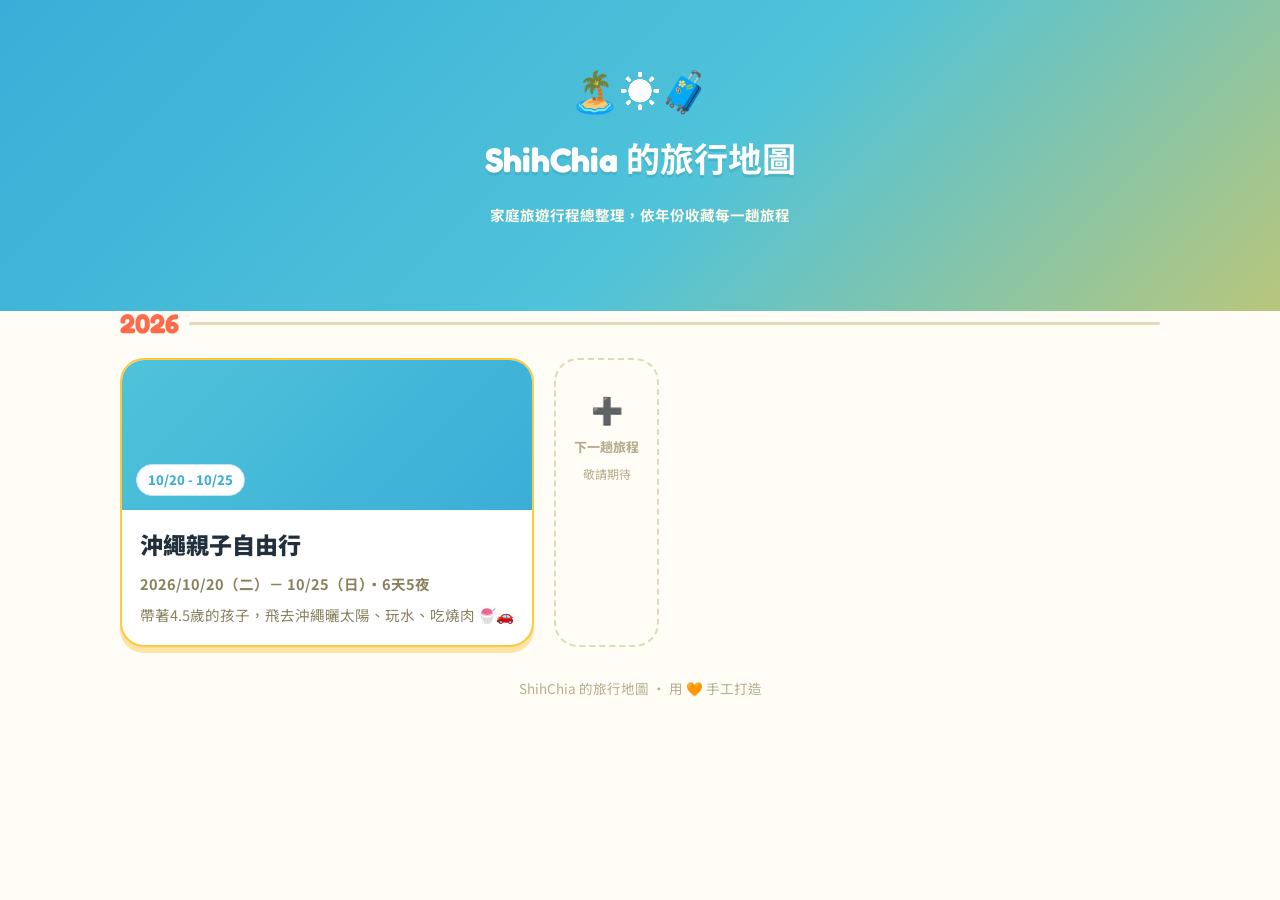
==== index.html @ 28c6aeb0 "feat(packing): 新增行前準備打包清單頁 packing.html 依 handoff/2026-09-01-packing-list.md 規格實作：  - itinerary.js 新" ====
<!DOCTYPE html>
<html lang="zh-Hant">
<head>
<meta charset="UTF-8">
<meta name="viewport" content="width=device-width, initial-scale=1.0">
<title>ShihChia 的旅行地圖</title>
<link rel="preconnect" href="https://fonts.googleapis.com">
<link href="https://fonts.googleapis.com/css2?family=Fredoka:wght@700&family=Noto+Sans+TC:wght@400;500;700;900&display=swap" rel="stylesheet">
<link rel="stylesheet" href="assets/style.css">
<style>
  .portal-hero {
    background: linear-gradient(135deg, var(--sky) 0%, #4FC3D9 55%, var(--sun) 130%);
    padding: 56px 22px 70px;
    text-align: center;
    color: #fff;
    position: relative;
    overflow: hidden;
  }
  .portal-hero__emoji { font-size: 40px; }
  .portal-hero__title {
    font-family: "Fredoka", "Noto Sans TC", sans-serif;
    font-size: 34px;
    color: #fff;
    text-shadow: 0 3px 0 rgba(0,0,0,0.08);
    margin: 10px 0 8px;
  }
  .portal-hero__sub { font-size: 14.5px; color: #FFF9E8; font-weight: 700; }
  .trip-grid {
    display: flex;
    flex-wrap: wrap;
    gap: 20px;
  }
  .portal-body { margin-top: -40px; }
</style>
</head>
<body>

<header class="hero portal-hero">
  <div class="portal-hero__emoji">🏝️☀️🧳</div>
  <h1 class="portal-hero__title">ShihChia 的旅行地圖</h1>
  <p class="portal-hero__sub">家庭旅遊行程總整理，依年份收藏每一趟旅程</p>
</header>

<main class="container portal-body">

  <div class="year-row">
    <span class="year-row__num">2026</span>
    <span class="year-row__line"></span>
  </div>

  <div class="trip-grid">
    <a class="trip-card" href="2026-okinawa/index.html" style="display:block;">
      <div class="trip-card__cover">
        <span class="chip chip--map" style="background:#fff;">10/20 - 10/25</span>
      </div>
      <div class="trip-card__body">
        <div class="trip-card__title">沖繩親子自由行</div>
        <div class="trip-card__dates">2026/10/20（二）－ 10/25（日）・6天5夜</div>
        <div class="trip-card__teaser">帶著4.5歲的孩子，飛去沖繩曬太陽、玩水、吃燒肉 🍧🚗</div>
      </div>
    </a>

    <div class="empty-slot">
      <span style="font-size:26px;">➕</span>
      <span style="font-weight:800; font-size:13px;">下一趟旅程</span>
      <span style="font-size:12px;">敬請期待</span>
    </div>
  </div>

  <footer class="site-footer">ShihChia 的旅行地圖 · 用 🧡 手工打造</footer>

</main>

</body>
</html>
---- assets/style.css ----
/* ============================================================
   ShihChia 的旅行地圖 — 共用樣式
   視覺方向：活潑陽光風（晴空藍 + 暖陽黃橘 + 珊瑚紅）
   ============================================================ */

:root {
  --sun: #FFC93C;
  --sun-deep: #FF9F43;
  --coral: #FF6B4A;
  --coral-deep: #E5502E;
  --sky: #3AAED8;
  --sky-deep: #2A8FB8;
  --sky-ink: #1E5A75;
  --teal: #2BA6A4;
  --teal-deep: #21807A;

  --bg: #FFFDF6;
  --bg-card: #FFFFFF;
  --bg-soft: #FFF6E4;

  --ink: #3A3226;
  --ink-strong: #22303D;
  --ink-muted: #8A8060;
  --ink-soft: #B7AD8F;

  --line: #F1EDE3;
  --line-strong: #E3D9B8;

  --radius-lg: 24px;
  --radius-md: 18px;
  --radius-sm: 12px;

  --shadow-card: 0 10px 26px rgba(58, 50, 38, 0.10);
  --shadow-pop: 0 6px 0;

  --container: 1080px;
}

* { box-sizing: border-box; }

html { scroll-behavior: smooth; }

body {
  margin: 0;
  font-size: 16.5px;
  font-family: "Noto Sans TC", "PingFang TC", "Microsoft JhengHei", -apple-system, sans-serif;
  background: var(--bg);
  color: var(--ink);
  line-height: 1.65;
}

a { color: var(--coral); text-decoration: none; }
a:hover { color: var(--coral-deep); }

h1, h2, h3 { color: var(--ink-strong); margin: 0; }

.display {
  font-family: "Fredoka", "Noto Sans TC", sans-serif;
  font-weight: 700;
}

img { max-width: 100%; display: block; }

.container {
  max-width: var(--container);
  margin: 0 auto;
  padding: 0 20px;
}

/* ---------- 頁首 hero ---------- */

.hero {
  position: relative;
  overflow: hidden;
  padding: 40px 22px 52px;
  background: linear-gradient(135deg, var(--sky) 0%, #4FC3D9 55%, var(--sun) 130%);
  color: #fff;
}

.hero.hero--compact { padding: 26px 22px 40px; }

.hero__sun {
  position: absolute;
  right: -20px;
  top: -30px;
  opacity: 0.9;
}

.hero__wave {
  position: absolute;
  left: 0;
  right: 0;
  bottom: -1px;
  width: 100%;
  height: 34px;
}

.hero__back {
  color: #FFF3DC;
  font-size: 13px;
  font-weight: 700;
  display: inline-block;
  margin-bottom: 10px;
}

.hero__eyebrow {
  font-size: 15px;
  font-weight: 700;
  color: #FFF9E8;
  margin: 4px 0 0;
}

.hero__title {
  font-size: 36px;
  color: #fff;
  text-shadow: 0 3px 0 rgba(0,0,0,0.08);
  margin: 4px 0 0;
}

.hero__date {
  font-size: 16.5px;
  font-weight: 900;
  color: #fff;
  margin-top: 6px;
}

.day-badge {
  display: inline-flex;
  align-items: baseline;
  gap: 10px;
}

.day-badge__num {
  font-family: "Fredoka", sans-serif;
  font-size: 46px;
  font-weight: 700;
  line-height: 1;
  text-shadow: 0 3px 0 rgba(0,0,0,0.08);
}

.day-badge__label {
  background: #fff;
  color: var(--coral);
  font-size: 13px;
  font-weight: 900;
  padding: 4px 10px;
  border-radius: 999px;
}

/* ---------- 按鈕 / chip ---------- */

.btn {
  display: inline-flex;
  align-items: center;
  gap: 6px;
  font-size: 14.5px;
  font-weight: 900;
  padding: 10px 20px;
  border-radius: 999px;
  border: none;
  cursor: pointer;
}

.btn-primary {
  background: var(--coral);
  color: #fff;
  box-shadow: var(--shadow-pop) var(--coral-deep);
}

.btn-outline {
  background: #fff;
  color: var(--ink);
  border: 2px solid var(--line-strong);
}

.chip {
  display: inline-flex;
  align-items: center;
  font-size: 13px;
  font-weight: 800;
  padding: 4px 11px;
  border-radius: 999px;
  background: var(--bg-soft);
  color: var(--sky-ink);
  border: 1.5px solid #BFE3FF;
}

.chip--map {
  background: #EAF6FF;
  color: var(--sky);
  border-color: #BFE3FF;
}

/* ---------- 卡片 ---------- */

.card {
  background: var(--bg-card);
  border-radius: var(--radius-md);
  box-shadow: var(--shadow-card);
}

.card--outline {
  border: 2.5px solid var(--sun);
  box-shadow: var(--shadow-pop) #FFE3A8;
}

/* ---------- 天氣小工具 ---------- */

.weather {
  display: flex;
  align-items: center;
  gap: 14px;
  padding: 16px 18px;
}

.weather__icon {
  width: 44px;
  height: 44px;
  border-radius: 50%;
  background: var(--bg-soft);
  display: flex;
  align-items: center;
  justify-content: center;
  flex-shrink: 0;
}

.weather__label {
  font-size: 14px;
  color: var(--ink-muted);
  font-weight: 700;
}

.weather__temp {
  font-family: "Fredoka", sans-serif;
  font-size: 27px;
  font-weight: 700;
  color: var(--coral);
}

.weather__rain {
  font-size: 14.5px;
  color: var(--teal);
  font-weight: 800;
}

.weather__note {
  font-size: 12.5px;
  color: var(--ink-soft);
  margin-top: 3px;
}

/* ---------- 時間軸 ---------- */

.timeline {
  display: flex;
  flex-direction: column;
  gap: 14px;
}

.timeline-item {
  display: flex;
  gap: 12px;
  align-items: flex-start;
}

.timeline-item__icon {
  width: 46px;
  height: 46px;
  border-radius: 14px;
  background: var(--bg-soft);
  display: flex;
  align-items: center;
  justify-content: center;
  flex-shrink: 0;
}

.timeline-item__body { flex: 1; min-width: 0; }

.timeline-item__time {
  font-size: 14px;
  color: var(--ink-soft);
  font-weight: 800;
}

.timeline-item__title {
  font-size: 18.5px;
  font-weight: 900;
  color: var(--ink);
  margin-top: 1px;
}

.timeline-item__sub {
  font-size: 14.5px;
  color: var(--ink-muted);
  margin-top: 4px;
  line-height: 1.6;
}

.timeline-item.is-highlight {
  background: #FFF0EC;
  border: 2px solid #FFC9BB;
  border-radius: var(--radius-sm);
  padding: 14px 16px;
}

.timeline-item.is-water {
  background: #EAF6FF;
  border: 2px solid #BFE3FF;
  border-radius: var(--radius-sm);
  padding: 14px 16px;
}

.timeline-link {
  font-size: 13px;
  background: #fff;
  padding: 4px 10px;
  border-radius: 999px;
  font-weight: 800;
  border: 1.5px solid var(--line-strong);
  white-space: nowrap;
}

.timeline-transport {
  margin-left: 58px;
  font-size: 13px;
  color: var(--teal-deep);
  font-weight: 800;
  display: flex;
  align-items: center;
  gap: 5px;
}

.timeline-transport.walk { color: var(--ink-soft); }

/* ---------- 地圖面板 ---------- */

.map-panel {
  border-radius: var(--radius-md);
  padding: 16px;
  background: #EAF6FF;
  border: 2px solid #BFE3FF;
}

.map-panel__title {
  font-size: 14.5px;
  font-weight: 900;
  color: var(--sky-ink);
  margin-bottom: 10px;
}

.map-panel__canvas {
  height: 260px;
  border-radius: 14px;
  overflow: hidden;
  background: #fff;
}

.map-panel__legend {
  display: flex;
  flex-wrap: wrap;
  gap: 8px;
  margin-top: 12px;
}

.map-legend-item {
  display: inline-flex;
  align-items: center;
  gap: 6px;
  font-size: 13px;
  font-weight: 800;
  padding: 5px 10px;
  border-radius: 999px;
  background: #fff;
  border: 1.5px solid var(--line-strong);
  cursor: pointer;
  color: var(--ink-muted);
}

.map-legend-item__dot {
  width: 9px;
  height: 9px;
  border-radius: 50%;
}

.map-legend-item.is-off { opacity: 0.4; }

/* ---------- 首頁：年度區塊 ---------- */

.year-row {
  display: flex;
  align-items: center;
  gap: 10px;
  margin: 30px 0 12px;
}

.year-row__num {
  font-family: "Fredoka", sans-serif;
  font-size: 27px;
  font-weight: 700;
  color: var(--coral);
}

.year-row__num.is-muted { color: #D8CFAF; }

.year-row__line {
  flex: 1;
  height: 3px;
  background: var(--line-strong);
  border-radius: 999px;
}

.trip-card {
  background: var(--bg-card);
  border-radius: var(--radius-lg);
  overflow: hidden;
  border: 2.5px solid var(--sun);
  box-shadow: var(--shadow-pop) #FFE3A8;
  max-width: 420px;
}

.trip-card__cover {
  height: 150px;
  background: linear-gradient(135deg, #4FC3D9, var(--sky));
  display: flex;
  align-items: flex-end;
  padding: 14px;
  position: relative;
}

.trip-card__body {
  padding: 16px 18px 18px;
  display: flex;
  flex-direction: column;
  gap: 8px;
}

.trip-card__title { font-size: 23px; font-weight: 900; color: var(--ink-strong); }
.trip-card__dates { font-size: 14.5px; color: var(--ink-muted); font-weight: 700; }
.trip-card__teaser { font-size: 14.5px; color: var(--ink-muted); line-height: 1.6; }

.empty-slot {
  border: 2.5px dashed var(--line-strong);
  border-radius: var(--radius-lg);
  padding: 28px 18px;
  display: flex;
  flex-direction: column;
  align-items: center;
  gap: 6px;
  color: var(--ink-soft);
  max-width: 420px;
}

/* ---------- 行程總覽：班機/飯店卡 ---------- */

.info-grid {
  display: grid;
  grid-template-columns: 1fr;
  gap: 16px;
}

@media (min-width: 720px) {
  .info-grid { grid-template-columns: 1fr 1fr; }
}

.info-card {
  background: var(--bg-card);
  border-radius: var(--radius-md);
  box-shadow: var(--shadow-card);
  overflow: hidden;
}

.info-card__head {
  padding: 14px 18px;
  display: flex;
  align-items: center;
  justify-content: space-between;
  cursor: pointer;
  gap: 12px;
}

.info-card__head-title { font-size: 17px; font-weight: 900; color: var(--ink-strong); }
.info-card__head-sub { font-size: 13.5px; color: var(--ink-muted); margin-top: 2px; }

.info-card__toggle {
  width: 30px; height: 30px;
  border-radius: 50%;
  background: var(--bg-soft);
  display: flex; align-items: center; justify-content: center;
  flex-shrink: 0;
  transition: transform 0.2s ease;
}

.info-card.is-open .info-card__toggle { transform: rotate(180deg); }

.info-card__detail {
  max-height: 0;
  overflow: hidden;
  transition: max-height 0.25s ease;
  border-top: 1px solid var(--line);
}

.info-card.is-open .info-card__detail { max-height: 400px; }

.info-card__detail-inner {
  padding: 14px 18px 18px;
  font-size: 15px;
  color: var(--ink-muted);
  display: flex;
  flex-direction: column;
  gap: 6px;
}

.info-card__detail-inner strong { color: var(--ink); }

/* ---------- 逐日卡片格 ---------- */

.day-grid {
  display: grid;
  grid-template-columns: 1fr;
  gap: 14px;
}

@media (min-width: 640px) {
  .day-grid { grid-template-columns: 1fr 1fr; }
}
@media (min-width: 960px) {
  .day-grid { grid-template-columns: 1fr 1fr 1fr; }
}

.day-card {
  background: var(--bg-card);
  border-radius: var(--radius-md);
  box-shadow: var(--shadow-card);
  padding: 16px 18px;
  display: flex;
  flex-direction: column;
  gap: 6px;
}

.day-card__num {
  font-family: "Fredoka", sans-serif;
  font-size: 24px;
  font-weight: 700;
  color: var(--coral);
}

.day-card__date { font-size: 13.5px; color: var(--ink-soft); font-weight: 700; }
.day-card__title { font-size: 17px; font-weight: 900; color: var(--ink-strong); margin-top: 2px; }
.day-card__desc { font-size: 14.5px; color: var(--ink-muted); line-height: 1.6; margin-top: 2px; }

.day-card__link {
  margin-top: 8px;
  font-size: 14px;
  font-weight: 900;
  color: var(--coral);
}

.day-card.is-pending {
  opacity: 0.6;
  border: 2px dashed var(--line-strong);
  box-shadow: none;
}

/* ---------- 頁尾 ---------- */

.site-footer {
  text-align: center;
  padding: 30px 20px 40px;
  font-size: 13.5px;
  color: var(--ink-soft);
}

/* ---------- 章節標題 ---------- */

.section-title {
  font-size: 21px;
  font-weight: 900;
  color: var(--ink-strong);
  margin: 34px 0 14px;
}

.section-note {
  font-size: 14.5px;
  color: var(--ink-muted);
  line-height: 1.7;
  margin-bottom: 16px;
}

.page-body { padding: 22px 0 40px; }

/* ---------- 每日頁：上一天/下一天導覽 ---------- */

.day-nav {
  display: flex;
  justify-content: space-between;
  align-items: center;
  margin: 26px 0 16px;
  font-size: 14.5px;
  font-weight: 800;
}

.day-nav a { color: var(--ink-muted); }
.day-nav a:hover { color: var(--coral); }
.day-nav .is-disabled { color: var(--line-strong); pointer-events: none; }

/* ---------- 每日頁：天氣面板 ---------- */

.weather-panel {
  display: flex;
  align-items: center;
  gap: 14px;
  padding: 16px 18px;
  margin-bottom: 20px;
}

/* ---------- 時間軸：地點內的「二選一/多選一」子選項 ---------- */

.timeline-choices {
  margin-top: 10px;
  display: flex;
  flex-direction: column;
  gap: 6px;
}

.timeline-choice {
  display: flex;
  align-items: center;
  gap: 8px;
  background: #fff;
  border: 1.5px solid var(--line-strong);
  border-radius: 12px;
  padding: 8px 10px;
}

.timeline-choice__label {
  flex-shrink: 0;
  width: 22px;
  height: 22px;
  border-radius: 50%;
  background: var(--sun);
  color: #fff;
  font-size: 11.5px;
  font-weight: 900;
  display: flex;
  align-items: center;
  justify-content: center;
}

.timeline-choice__body { flex: 1; min-width: 0; }

.timeline-choice__title {
  font-size: 14px;
  font-weight: 800;
  color: var(--ink);
}

.timeline-choice__sub {
  font-size: 12.5px;
  color: var(--ink-muted);
  margin-top: 1px;
}

/* ---------- 飯店詳情頁：設施/活動卡 ---------- */

.facility-grid {
  display: grid;
  grid-template-columns: 1fr;
  gap: 14px;
}

@media (min-width: 640px) {
  .facility-grid { grid-template-columns: 1fr 1fr; }
}

.facility-card {
  background: var(--bg-card);
  border-radius: var(--radius-md);
  box-shadow: var(--shadow-card);
  padding: 16px 18px;
  display: flex;
  flex-direction: column;
  gap: 6px;
}

.facility-card__title {
  font-size: 16.5px;
  font-weight: 900;
  color: var(--ink-strong);
}

.facility-card__badges {
  display: flex;
  flex-wrap: wrap;
  gap: 6px;
  margin: 4px 0 2px;
}

.facility-card__row {
  font-size: 14px;
  color: var(--ink-muted);
  line-height: 1.6;
}

.facility-card__row strong { color: var(--ink); }

.facility-card.is-free { border: 2.5px solid var(--sun); box-shadow: var(--shadow-pop) #FFE3A8; }

.chip--pick {
  background: #FFF0EC;
  color: var(--coral-deep);
  border-color: #FFC9BB;
}

.chip--warn {
  background: #FFF6E4;
  color: #A97A1E;
  border-color: #F0D89B;
}

/* ---------- 行前準備：打包清單 ---------- */

.checklist-head {
  display: flex;
  align-items: center;
  justify-content: space-between;
  gap: 12px;
  flex-wrap: wrap;
  margin: 34px 0 14px;
}

.checklist-head .section-title { margin: 0; }

.check-list {
  display: grid;
  grid-template-columns: 1fr;
  gap: 4px;
  padding: 10px 12px;
}

@media (min-width: 720px) {
  .check-list { grid-template-columns: 1fr 1fr; }
}

.check-item {
  display: flex;
  align-items: flex-start;
  gap: 10px;
  padding: 9px 10px;
  border-radius: var(--radius-sm);
  font-size: 15px;
  line-height: 1.55;
  color: var(--ink);
  cursor: pointer;
}

.check-item:hover { background: var(--bg-soft); }

.check-item input[type="checkbox"] {
  width: 20px;
  height: 20px;
  margin: 2px 0 0;
  flex-shrink: 0;
  accent-color: var(--coral);
  cursor: pointer;
}

.check-item__text { flex: 1; min-width: 0; }

.check-item.is-done .check-item__text {
  text-decoration: line-through;
  color: var(--ink-soft);
}

.progress-bar {
  height: 12px;
  border-radius: 999px;
  background: var(--bg-soft);
  border: 1.5px solid var(--line-strong);
  overflow: hidden;
  margin-top: 10px;
}

.progress-bar__fill {
  height: 100%;
  width: 0%;
  border-radius: 999px;
  background: linear-gradient(90deg, var(--sun), var(--coral));
  transition: width 0.25s ease;
}
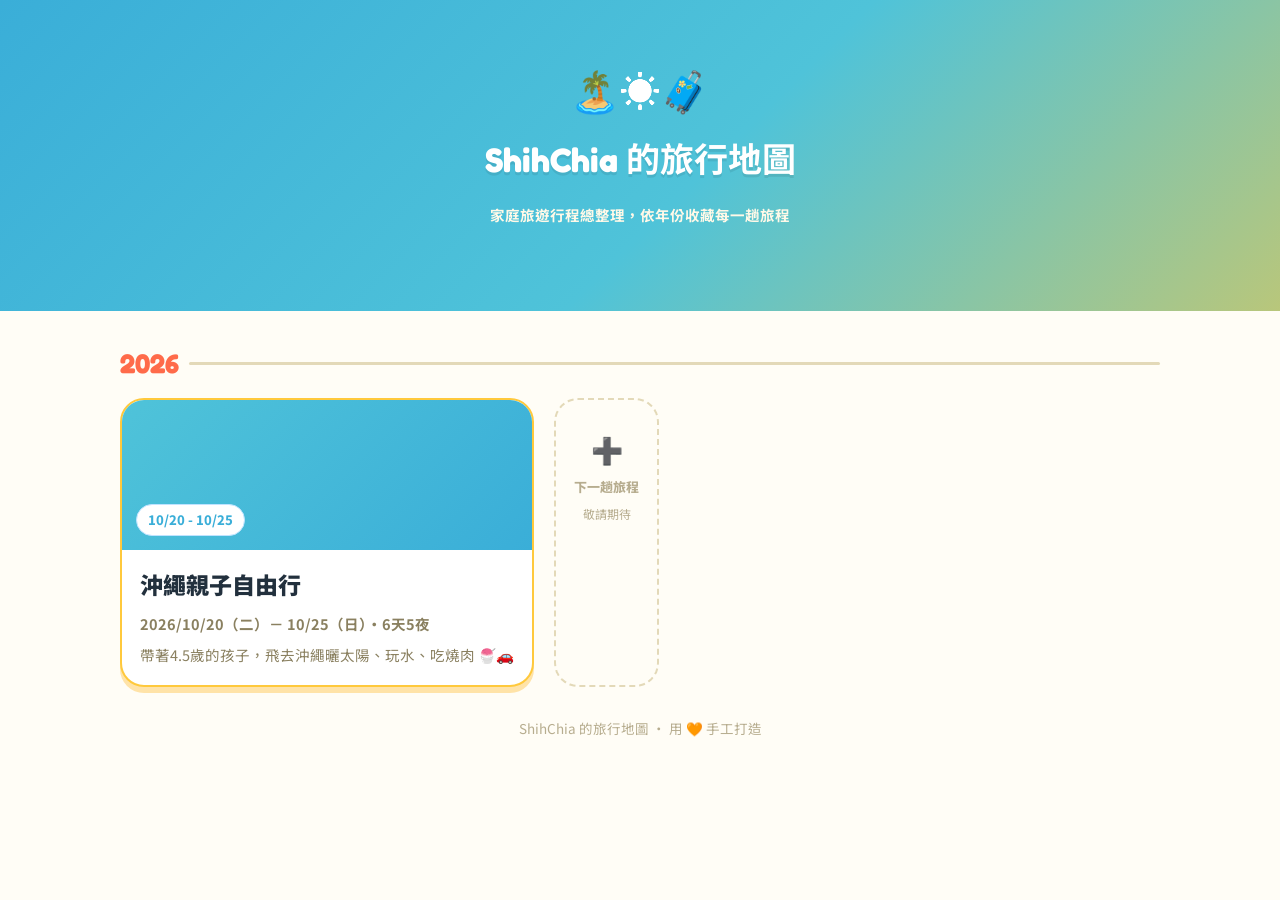
==== commit 6b605703: "feat: 打包清單內容修正＋總覽頁吸頂快速導覽＋首頁間距修正 依 handoff/2026-09-01-quick-fixes.md 規格：  - packingList 4 項修正（新增 Visi" ====
--- a/index.html
+++ b/index.html
@@ -30,7 +30,8 @@
     flex-wrap: wrap;
     gap: 20px;
   }
-  .portal-body { margin-top: -40px; }
+  /* 不用負 margin 往上拉，否則第一個 .year-row（margin-top:30px）會疊到 hero 下緣 */
+  .portal-body { margin-top: 0; }
 </style>
 </head>
 <body>
--- a/assets/style.css
+++ b/assets/style.css
@@ -717,6 +717,46 @@
   border-color: #F0D89B;
 }
 
+/* ---------- 行程總覽：吸頂快速導覽列 ---------- */
+
+.quick-nav {
+  position: sticky;
+  top: 0;
+  z-index: 1200; /* 要蓋過 Leaflet 的控制項（z-index 最高 1000） */
+  background: rgba(255, 253, 246, 0.94);
+  backdrop-filter: blur(8px);
+  border-bottom: 1.5px solid var(--line-strong);
+}
+
+.quick-nav__inner {
+  display: flex;
+  gap: 8px;
+  overflow-x: auto;
+  padding-top: 10px;
+  padding-bottom: 10px;
+  -webkit-overflow-scrolling: touch;
+  scrollbar-width: none;
+}
+
+.quick-nav__inner::-webkit-scrollbar { display: none; }
+
+.quick-nav .chip {
+  flex: 0 0 auto;
+  white-space: nowrap;
+  cursor: pointer;
+}
+
+.quick-nav .chip:hover { border-color: var(--sky); }
+
+.quick-nav .chip.is-active {
+  background: var(--coral);
+  color: #fff;
+  border-color: var(--coral-deep);
+}
+
+/* 吸頂列會蓋住標題，錨點跳轉時預留高度 */
+.has-quick-nav .section-title { scroll-margin-top: 66px; }
+
 /* ---------- 行前準備：打包清單 ---------- */
 
 .checklist-head {
